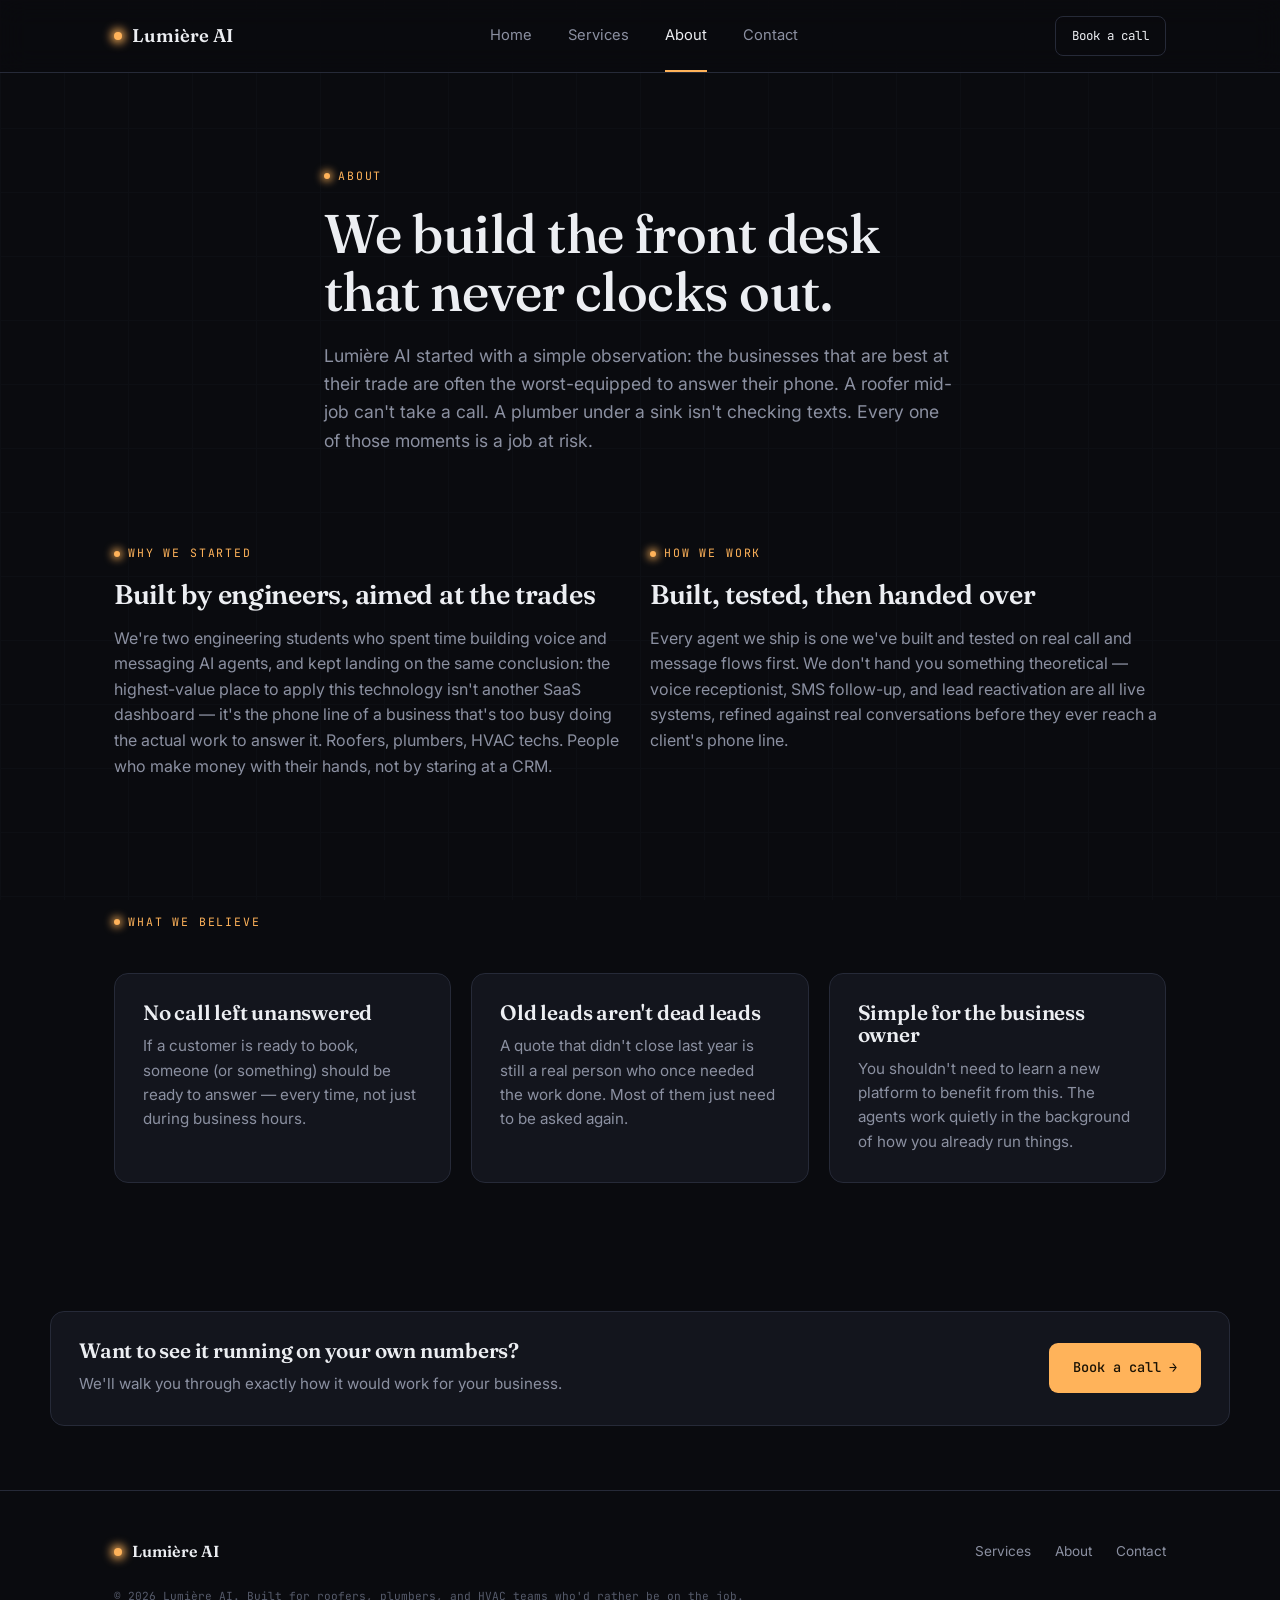
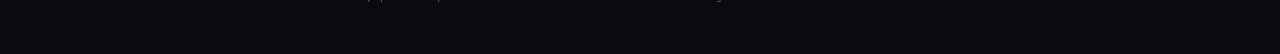
==== about.html @ 9957dfd5 "Initial site" ====
<!DOCTYPE html>
<html lang="en">
<head>
<meta charset="UTF-8">
<meta name="viewport" content="width=device-width, initial-scale=1.0">
<title>About — Lumière AI</title>
<meta name="description" content="Lumière AI is built by two engineers automating the parts of running a trades business that cost jobs when no one's watching.">
<link rel="stylesheet" href="styles.css">
</head>
<body>

<nav class="nav">
  <div class="wrap">
    <a href="index.html" class="brand"><span class="dot"></span>Lumière AI</a>
    <div class="nav-links">
      <a href="index.html">Home</a>
      <a href="services.html">Services</a>
      <a href="about.html" aria-current="page">About</a>
      <a href="contact.html">Contact</a>
    </div>
    <a href="contact.html" class="nav-cta">Book a call</a>
    <button class="nav-toggle" aria-label="Toggle menu">Menu</button>
  </div>
</nav>

<header class="hero" style="padding-bottom: 20px;">
  <div class="wrap" style="max-width: 760px;">
    <span class="eyebrow">About</span>
    <h1 class="mt-16" style="font-size: clamp(2.2rem, 5vw, 3.4rem);">We build the front desk that never clocks out.</h1>
    <p class="lede mt-16" style="max-width: 60ch;">Lumière AI started with a simple observation: the businesses that are best at their trade are often the worst-equipped to answer their phone. A roofer mid-job can't take a call. A plumber under a sink isn't checking texts. Every one of those moments is a job at risk.</p>
  </div>
</header>

<section class="section-tight">
  <div class="wrap grid-2">
    <div class="reveal">
      <span class="eyebrow">Why we started</span>
      <h2 class="mt-16" style="font-size: 1.7rem;">Built by engineers, aimed at the trades</h2>
      <p class="text-muted mt-16">We're two engineering students who spent time building voice and messaging AI agents, and kept landing on the same conclusion: the highest-value place to apply this technology isn't another SaaS dashboard — it's the phone line of a business that's too busy doing the actual work to answer it. Roofers, plumbers, HVAC techs. People who make money with their hands, not by staring at a CRM.</p>
    </div>
    <div class="reveal">
      <span class="eyebrow">How we work</span>
      <h2 class="mt-16" style="font-size: 1.7rem;">Built, tested, then handed over</h2>
      <p class="text-muted mt-16">Every agent we ship is one we've built and tested on real call and message flows first. We don't hand you something theoretical — voice receptionist, SMS follow-up, and lead reactivation are all live systems, refined against real conversations before they ever reach a client's phone line.</p>
    </div>
  </div>
</section>

<section class="section-tight">
  <div class="wrap">
    <span class="eyebrow">What we believe</span>
    <div class="grid-3 mt-40">
      <div class="card reveal">
        <h3>No call left unanswered</h3>
        <p>If a customer is ready to book, someone (or something) should be ready to answer — every time, not just during business hours.</p>
      </div>
      <div class="card reveal">
        <h3>Old leads aren't dead leads</h3>
        <p>A quote that didn't close last year is still a real person who once needed the work done. Most of them just need to be asked again.</p>
      </div>
      <div class="card reveal">
        <h3>Simple for the business owner</h3>
        <p>You shouldn't need to learn a new platform to benefit from this. The agents work quietly in the background of how you already run things.</p>
      </div>
    </div>
  </div>
</section>

<section class="section-tight">
  <div class="wrap card" style="display:flex; justify-content:space-between; align-items:center; flex-wrap:wrap; gap:20px;">
    <div>
      <h3>Want to see it running on your own numbers?</h3>
      <p class="text-muted mt-8">We'll walk you through exactly how it would work for your business.</p>
    </div>
    <a href="contact.html" class="btn btn-primary">Book a call →</a>
  </div>
</section>

<footer>
  <div class="wrap">
    <div class="footer-row">
      <a href="index.html" class="brand"><span class="dot"></span>Lumière AI</a>
      <div class="footer-links">
        <a href="services.html">Services</a>
        <a href="about.html">About</a>
        <a href="contact.html">Contact</a>
      </div>
    </div>
    <div class="footer-fine">© 2026 Lumière AI. Built for roofers, plumbers, and HVAC teams who'd rather be on the job.</div>
  </div>
</footer>

<script src="script.js"></script>
</body>
</html>
---- styles.css ----
/* ============================================================
   LUMIÈRE AI — design tokens
   Concept: a dark signal-field. Every glow is a call that got
   answered. Amber = the light (the save). Cyan = raw signal/data.
   ============================================================ */

@import url('https://fonts.googleapis.com/css2?family=Fraunces:opsz,wght@9..144,400;9..144,500;9..144,600;9..144,700&family=Inter:wght@400;500;600&family=JetBrains+Mono:wght@400;500&display=swap');

:root {
  /* color */
  --bg: #0a0b0f;
  --bg-raised: #13151d;
  --bg-raised-2: #1a1d28;
  --line: #262a38;
  --text: #eceef2;
  --text-muted: #8b90a1;
  --text-faint: #565b6b;
  --amber: #ffb35a;
  --amber-dim: #a86f2e;
  --cyan: #6ee7d8;
  --danger: #ff6b6b;

  /* type */
  --font-display: 'Fraunces', serif;
  --font-body: 'Inter', -apple-system, sans-serif;
  --font-mono: 'JetBrains Mono', monospace;

  /* layout */
  --max: 1180px;
  --edge: clamp(24px, 5vw, 64px);
  --radius: 14px;
}

* { box-sizing: border-box; margin: 0; padding: 0; }

html { scroll-behavior: smooth; }

@media (prefers-reduced-motion: reduce) {
  html { scroll-behavior: auto; }
  * { animation-duration: 0.01ms !important; animation-iteration-count: 1 !important; transition-duration: 0.01ms !important; }
}

body {
  background: var(--bg);
  color: var(--text);
  font-family: var(--font-body);
  font-size: 16px;
  line-height: 1.6;
  -webkit-font-smoothing: antialiased;
  overflow-x: hidden;
}

/* faint ambient grid */
body::before {
  content: '';
  position: fixed;
  inset: 0;
  background-image:
    linear-gradient(var(--line) 1px, transparent 1px),
    linear-gradient(90deg, var(--line) 1px, transparent 1px);
  background-size: 64px 64px;
  opacity: 0.14;
  pointer-events: none;
  z-index: 0;
}

a { color: inherit; text-decoration: none; }

img, svg { display: block; max-width: 100%; }

.wrap {
  max-width: var(--max);
  margin: 0 auto;
  padding-left: var(--edge);
  padding-right: var(--edge);
  position: relative;
  z-index: 1;
}

/* ---------- type scale ---------- */
h1, h2, h3 { font-family: var(--font-display); font-weight: 600; line-height: 1.08; letter-spacing: -0.01em; }
h1 { font-size: clamp(2.6rem, 6vw, 4.6rem); font-weight: 500; }
h2 { font-size: clamp(1.9rem, 3.6vw, 2.7rem); }
h3 { font-size: 1.3rem; }

.eyebrow {
  font-family: var(--font-mono);
  font-size: 0.72rem;
  letter-spacing: 0.16em;
  text-transform: uppercase;
  color: var(--amber);
  display: inline-flex;
  align-items: center;
  gap: 8px;
}
.eyebrow::before {
  content: '';
  width: 6px; height: 6px;
  border-radius: 50%;
  background: var(--amber);
  box-shadow: 0 0 8px 2px var(--amber);
}

.lede { color: var(--text-muted); font-size: 1.1rem; max-width: 46ch; }

/* ---------- nav ---------- */
.nav {
  position: sticky; top: 0; z-index: 50;
  backdrop-filter: blur(14px);
  background: rgba(10, 11, 15, 0.72);
  border-bottom: 1px solid var(--line);
}
.nav .wrap { display: flex; align-items: center; justify-content: space-between; height: 72px; }
.brand { display: flex; align-items: center; gap: 10px; font-family: var(--font-display); font-size: 1.15rem; font-weight: 600; }
.brand .dot { width: 8px; height: 8px; border-radius: 50%; background: var(--amber); box-shadow: 0 0 10px 3px var(--amber); }
.nav-links { display: flex; gap: 36px; font-size: 0.92rem; color: var(--text-muted); }
.nav-links a { transition: color 0.2s; position: relative; }
.nav-links a:hover, .nav-links a[aria-current="page"] { color: var(--text); }
.nav-links a[aria-current="page"]::after {
  content: ''; position: absolute; left: 0; right: 0; bottom: -24px;
  height: 2px; background: var(--amber);
}
.nav-cta {
  font-family: var(--font-mono); font-size: 0.78rem;
  border: 1px solid var(--line); padding: 9px 16px; border-radius: 8px;
  color: var(--text); transition: border-color 0.2s, background 0.2s;
}
.nav-cta:hover { border-color: var(--amber); background: rgba(255,179,90,0.08); }
.nav-toggle { display: none; }

@media (max-width: 760px) {
  .nav-links { display: none; }
  .nav-toggle {
    display: block; background: none; border: 1px solid var(--line);
    color: var(--text); border-radius: 8px; padding: 8px 12px; font-family: var(--font-mono); font-size: 0.75rem;
  }
}

/* ---------- buttons ---------- */
.btn {
  display: inline-flex; align-items: center; gap: 10px;
  font-family: var(--font-mono); font-size: 0.85rem;
  padding: 14px 24px; border-radius: 9px;
  transition: transform 0.2s, box-shadow 0.2s, background 0.2s;
}
.btn-primary { background: var(--amber); color: #1a1204; font-weight: 500; }
.btn-primary:hover { transform: translateY(-1px); box-shadow: 0 8px 24px -6px rgba(255,179,90,0.5); }
.btn-ghost { border: 1px solid var(--line); color: var(--text); }
.btn-ghost:hover { border-color: var(--text-muted); }

/* ---------- sections ---------- */
section { position: relative; z-index: 1; padding: 96px 0; }
.section-tight { padding: 64px 0; }
.divider { border: none; border-top: 1px solid var(--line); }

/* ---------- hero ---------- */
.hero { padding-top: 88px; padding-bottom: 60px; }
.hero-grid { display: grid; grid-template-columns: 1.1fr 0.9fr; gap: 48px; align-items: center; }
@media (max-width: 900px) { .hero-grid { grid-template-columns: 1fr; } }
.hero h1 { margin: 18px 0 20px; }
.hero h1 em { font-style: italic; color: var(--amber); }
.hero-actions { display: flex; gap: 14px; margin-top: 32px; flex-wrap: wrap; }

/* ---------- beacon signature diagram ---------- */
.beacon-card {
  background: var(--bg-raised);
  border: 1px solid var(--line);
  border-radius: var(--radius);
  padding: 28px;
}
.beacon-card svg { width: 100%; height: auto; }
.beacon-caption { display: flex; justify-content: space-between; margin-top: 16px; font-family: var(--font-mono); font-size: 0.7rem; color: var(--text-faint); text-transform: uppercase; letter-spacing: 0.08em; }
.beacon-caption span:last-child { color: var(--amber); }

/* ---------- cards / grids ---------- */
.grid-3 { display: grid; grid-template-columns: repeat(3, 1fr); gap: 20px; }
.grid-2 { display: grid; grid-template-columns: repeat(2, 1fr); gap: 20px; }
@media (max-width: 860px) { .grid-3, .grid-2 { grid-template-columns: 1fr; } }

.card {
  background: var(--bg-raised);
  border: 1px solid var(--line);
  border-radius: var(--radius);
  padding: 28px;
  transition: border-color 0.25s, transform 0.25s;
}
.card:hover { border-color: var(--amber-dim); transform: translateY(-2px); }

.stage-label {
  font-family: var(--font-mono); font-size: 0.72rem; color: var(--amber);
  letter-spacing: 0.1em; text-transform: uppercase; margin-bottom: 14px; display: block;
}
.card h3 { margin-bottom: 10px; }
.card p { color: var(--text-muted); font-size: 0.95rem; }

.stat { text-align: left; }
.stat .num { font-family: var(--font-display); font-size: 2.6rem; color: var(--amber); }
.stat .label { font-family: var(--font-mono); font-size: 0.75rem; color: var(--text-muted); text-transform: uppercase; letter-spacing: 0.06em; }

/* ---------- footer ---------- */
footer { border-top: 1px solid var(--line); padding: 48px 0; }
.footer-row { display: flex; justify-content: space-between; align-items: center; flex-wrap: wrap; gap: 16px; }
footer .brand { font-size: 1rem; }
.footer-links { display: flex; gap: 24px; font-size: 0.85rem; color: var(--text-muted); }
.footer-links a:hover { color: var(--text); }
.footer-fine { font-family: var(--font-mono); font-size: 0.7rem; color: var(--text-faint); margin-top: 24px; }

/* ---------- forms ---------- */
form { display: flex; flex-direction: column; gap: 18px; max-width: 560px; }
.field label {
  display: block; font-family: var(--font-mono); font-size: 0.72rem;
  color: var(--text-muted); text-transform: uppercase; letter-spacing: 0.08em; margin-bottom: 8px;
}
.field input, .field select, .field textarea {
  width: 100%; background: var(--bg-raised); border: 1px solid var(--line);
  border-radius: 8px; padding: 12px 14px; color: var(--text); font-family: var(--font-body); font-size: 0.95rem;
}
.field input:focus, .field select:focus, .field textarea:focus {
  outline: none; border-color: var(--amber);
}
.field textarea { resize: vertical; min-height: 110px; }
.row-2 { display: grid; grid-template-columns: 1fr 1fr; gap: 18px; }
@media (max-width: 600px) { .row-2 { grid-template-columns: 1fr; } }

.contact-side { font-family: var(--font-mono); font-size: 0.85rem; color: var(--text-muted); }
.contact-side a { color: var(--amber); }
.contact-side .item { margin-bottom: 22px; }
.contact-side .item div:first-child { color: var(--text-faint); text-transform: uppercase; font-size: 0.7rem; letter-spacing: 0.08em; margin-bottom: 6px; }

/* utility */
.mt-8 { margin-top: 8px; } .mt-16 { margin-top: 16px; } .mt-24 { margin-top: 24px; } .mt-40 { margin-top: 40px; } .mt-64 { margin-top: 64px; }
.center { text-align: center; margin-left: auto; margin-right: auto; }
.text-muted { color: var(--text-muted); }

/* reveal-on-scroll */
.reveal { opacity: 0; transform: translateY(16px); transition: opacity 0.7s ease, transform 0.7s ease; }
.reveal.in { opacity: 1; transform: translateY(0); }
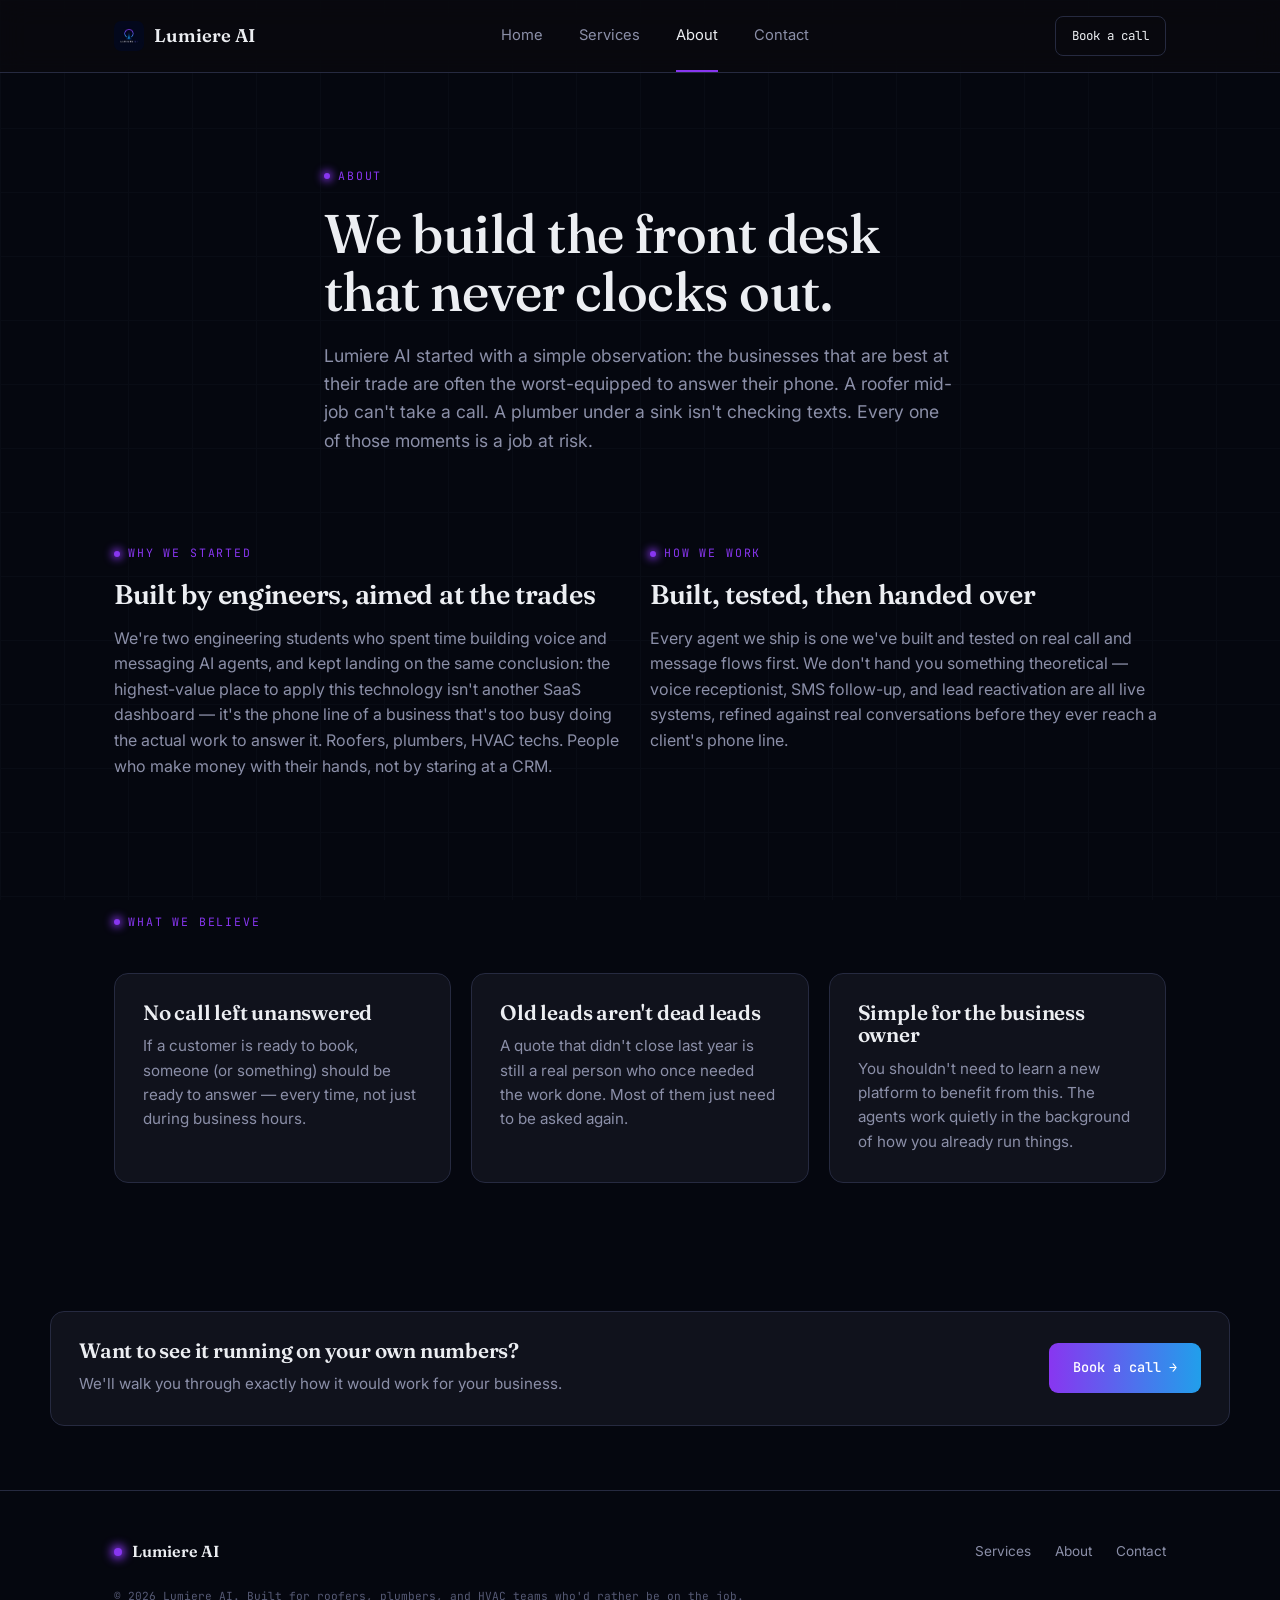
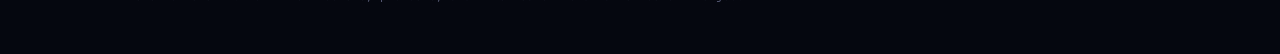
==== commit e54c4507: "Update colors, add logo, video demos, email" ====
--- a/about.html
+++ b/about.html
@@ -3,15 +3,15 @@
 <head>
 <meta charset="UTF-8">
 <meta name="viewport" content="width=device-width, initial-scale=1.0">
-<title>About — Lumière AI</title>
-<meta name="description" content="Lumière AI is built by two engineers automating the parts of running a trades business that cost jobs when no one's watching.">
+<title>About — Lumiere AI</title>
+<meta name="description" content="Lumiere AI is built by two engineers automating the parts of running a trades business that cost jobs when no one's watching.">
 <link rel="stylesheet" href="styles.css">
 </head>
 <body>
 
 <nav class="nav">
   <div class="wrap">
-    <a href="index.html" class="brand"><span class="dot"></span>Lumière AI</a>
+    <a href="index.html" class="brand"><img src="assets/logo.png" alt="Lumiere AI logo" class="logo-img">Lumiere AI</a>
     <div class="nav-links">
       <a href="index.html">Home</a>
       <a href="services.html">Services</a>
@@ -27,7 +27,7 @@
   <div class="wrap" style="max-width: 760px;">
     <span class="eyebrow">About</span>
     <h1 class="mt-16" style="font-size: clamp(2.2rem, 5vw, 3.4rem);">We build the front desk that never clocks out.</h1>
-    <p class="lede mt-16" style="max-width: 60ch;">Lumière AI started with a simple observation: the businesses that are best at their trade are often the worst-equipped to answer their phone. A roofer mid-job can't take a call. A plumber under a sink isn't checking texts. Every one of those moments is a job at risk.</p>
+    <p class="lede mt-16" style="max-width: 60ch;">Lumiere AI started with a simple observation: the businesses that are best at their trade are often the worst-equipped to answer their phone. A roofer mid-job can't take a call. A plumber under a sink isn't checking texts. Every one of those moments is a job at risk.</p>
   </div>
 </header>
 
@@ -79,14 +79,14 @@
 <footer>
   <div class="wrap">
     <div class="footer-row">
-      <a href="index.html" class="brand"><span class="dot"></span>Lumière AI</a>
+      <a href="index.html" class="brand"><span class="dot"></span>Lumiere AI</a>
       <div class="footer-links">
         <a href="services.html">Services</a>
         <a href="about.html">About</a>
         <a href="contact.html">Contact</a>
       </div>
     </div>
-    <div class="footer-fine">© 2026 Lumière AI. Built for roofers, plumbers, and HVAC teams who'd rather be on the job.</div>
+    <div class="footer-fine">© 2026 Lumiere AI. Built for roofers, plumbers, and HVAC teams who'd rather be on the job.</div>
   </div>
 </footer>
 
--- a/styles.css
+++ b/styles.css
@@ -7,17 +7,18 @@
 @import url('https://fonts.googleapis.com/css2?family=Fraunces:opsz,wght@9..144,400;9..144,500;9..144,600;9..144,700&family=Inter:wght@400;500;600&family=JetBrains+Mono:wght@400;500&display=swap');
 
 :root {
-  /* color */
-  --bg: #0a0b0f;
-  --bg-raised: #13151d;
-  --bg-raised-2: #1a1d28;
-  --line: #262a38;
+  /* color — matched to the Lumière AI logo (violet → blue arc on near-black) */
+  --bg: #05070f;
+  --bg-raised: #10121c;
+  --bg-raised-2: #171a28;
+  --line: #262a40;
   --text: #eceef2;
-  --text-muted: #8b90a1;
-  --text-faint: #565b6b;
-  --amber: #ffb35a;
-  --amber-dim: #a86f2e;
-  --cyan: #6ee7d8;
+  --text-muted: #8b8fa8;
+  --text-faint: #565a75;
+  --purple: #8836f0;
+  --purple-dim: #5a2c96;
+  --blue: #219feb;
+  --gradient: linear-gradient(90deg, var(--purple), var(--blue));
   --danger: #ff6b6b;
 
   /* type */
@@ -88,7 +89,7 @@
   font-size: 0.72rem;
   letter-spacing: 0.16em;
   text-transform: uppercase;
-  color: var(--amber);
+  color: var(--purple);
   display: inline-flex;
   align-items: center;
   gap: 8px;
@@ -97,8 +98,8 @@
   content: '';
   width: 6px; height: 6px;
   border-radius: 50%;
-  background: var(--amber);
-  box-shadow: 0 0 8px 2px var(--amber);
+  background: var(--purple);
+  box-shadow: 0 0 8px 2px var(--purple);
 }
 
 .lede { color: var(--text-muted); font-size: 1.1rem; max-width: 46ch; }
@@ -112,20 +113,21 @@
 }
 .nav .wrap { display: flex; align-items: center; justify-content: space-between; height: 72px; }
 .brand { display: flex; align-items: center; gap: 10px; font-family: var(--font-display); font-size: 1.15rem; font-weight: 600; }
-.brand .dot { width: 8px; height: 8px; border-radius: 50%; background: var(--amber); box-shadow: 0 0 10px 3px var(--amber); }
+.brand .dot { width: 8px; height: 8px; border-radius: 50%; background: var(--purple); box-shadow: 0 0 10px 3px var(--purple); }
+.brand .logo-img { width: 30px; height: 30px; border-radius: 7px; object-fit: cover; }
 .nav-links { display: flex; gap: 36px; font-size: 0.92rem; color: var(--text-muted); }
 .nav-links a { transition: color 0.2s; position: relative; }
 .nav-links a:hover, .nav-links a[aria-current="page"] { color: var(--text); }
 .nav-links a[aria-current="page"]::after {
   content: ''; position: absolute; left: 0; right: 0; bottom: -24px;
-  height: 2px; background: var(--amber);
+  height: 2px; background: var(--purple);
 }
 .nav-cta {
   font-family: var(--font-mono); font-size: 0.78rem;
   border: 1px solid var(--line); padding: 9px 16px; border-radius: 8px;
   color: var(--text); transition: border-color 0.2s, background 0.2s;
 }
-.nav-cta:hover { border-color: var(--amber); background: rgba(255,179,90,0.08); }
+.nav-cta:hover { border-color: var(--purple); background: rgba(136,54,240,0.12); }
 .nav-toggle { display: none; }
 
 @media (max-width: 760px) {
@@ -143,8 +145,8 @@
   padding: 14px 24px; border-radius: 9px;
   transition: transform 0.2s, box-shadow 0.2s, background 0.2s;
 }
-.btn-primary { background: var(--amber); color: #1a1204; font-weight: 500; }
-.btn-primary:hover { transform: translateY(-1px); box-shadow: 0 8px 24px -6px rgba(255,179,90,0.5); }
+.btn-primary { background: var(--gradient); color: #ffffff; font-weight: 500; }
+.btn-primary:hover { transform: translateY(-1px); box-shadow: 0 8px 24px -6px rgba(136,54,240,0.55); }
 .btn-ghost { border: 1px solid var(--line); color: var(--text); }
 .btn-ghost:hover { border-color: var(--text-muted); }
 
@@ -158,7 +160,7 @@
 .hero-grid { display: grid; grid-template-columns: 1.1fr 0.9fr; gap: 48px; align-items: center; }
 @media (max-width: 900px) { .hero-grid { grid-template-columns: 1fr; } }
 .hero h1 { margin: 18px 0 20px; }
-.hero h1 em { font-style: italic; color: var(--amber); }
+.hero h1 em { font-style: italic; color: var(--purple); }
 .hero-actions { display: flex; gap: 14px; margin-top: 32px; flex-wrap: wrap; }
 
 /* ---------- beacon signature diagram ---------- */
@@ -170,7 +172,7 @@
 }
 .beacon-card svg { width: 100%; height: auto; }
 .beacon-caption { display: flex; justify-content: space-between; margin-top: 16px; font-family: var(--font-mono); font-size: 0.7rem; color: var(--text-faint); text-transform: uppercase; letter-spacing: 0.08em; }
-.beacon-caption span:last-child { color: var(--amber); }
+.beacon-caption span:last-child { color: var(--purple); }
 
 /* ---------- cards / grids ---------- */
 .grid-3 { display: grid; grid-template-columns: repeat(3, 1fr); gap: 20px; }
@@ -184,18 +186,42 @@
   padding: 28px;
   transition: border-color 0.25s, transform 0.25s;
 }
-.card:hover { border-color: var(--amber-dim); transform: translateY(-2px); }
+.card:hover { border-color: var(--purple-dim); transform: translateY(-2px); }
 
 .stage-label {
-  font-family: var(--font-mono); font-size: 0.72rem; color: var(--amber);
+  font-family: var(--font-mono); font-size: 0.72rem; color: var(--purple);
   letter-spacing: 0.1em; text-transform: uppercase; margin-bottom: 14px; display: block;
 }
 .card h3 { margin-bottom: 10px; }
 .card p { color: var(--text-muted); font-size: 0.95rem; }
 
 .stat { text-align: left; }
-.stat .num { font-family: var(--font-display); font-size: 2.6rem; color: var(--amber); }
+.stat .num { font-family: var(--font-display); font-size: 2.6rem; color: var(--purple); }
 .stat .label { font-family: var(--font-mono); font-size: 0.75rem; color: var(--text-muted); text-transform: uppercase; letter-spacing: 0.06em; }
+
+/* ---------- video demos ---------- */
+.video-grid { display: grid; grid-template-columns: repeat(auto-fit, minmax(320px, 1fr)); gap: 24px; }
+.video-card {
+  background: var(--bg-raised);
+  border: 1px solid var(--line);
+  border-radius: var(--radius);
+  padding: 16px;
+  transition: border-color 0.25s;
+}
+.video-card:hover { border-color: var(--purple-dim); }
+.video-frame {
+  position: relative;
+  width: 100%;
+  padding-top: 56.25%; /* 16:9 */
+  border-radius: 9px;
+  overflow: hidden;
+  background: var(--bg-raised-2);
+}
+.video-frame iframe {
+  position: absolute; inset: 0; width: 100%; height: 100%; border: 0;
+}
+.video-card h3 { font-size: 1.05rem; margin-top: 16px; }
+.video-card p { font-size: 0.9rem; margin-top: 4px; }
 
 /* ---------- footer ---------- */
 footer { border-top: 1px solid var(--line); padding: 48px 0; }
@@ -216,14 +242,14 @@
   border-radius: 8px; padding: 12px 14px; color: var(--text); font-family: var(--font-body); font-size: 0.95rem;
 }
 .field input:focus, .field select:focus, .field textarea:focus {
-  outline: none; border-color: var(--amber);
+  outline: none; border-color: var(--purple);
 }
 .field textarea { resize: vertical; min-height: 110px; }
 .row-2 { display: grid; grid-template-columns: 1fr 1fr; gap: 18px; }
 @media (max-width: 600px) { .row-2 { grid-template-columns: 1fr; } }
 
 .contact-side { font-family: var(--font-mono); font-size: 0.85rem; color: var(--text-muted); }
-.contact-side a { color: var(--amber); }
+.contact-side a { color: var(--purple); }
 .contact-side .item { margin-bottom: 22px; }
 .contact-side .item div:first-child { color: var(--text-faint); text-transform: uppercase; font-size: 0.7rem; letter-spacing: 0.08em; margin-bottom: 6px; }
 
